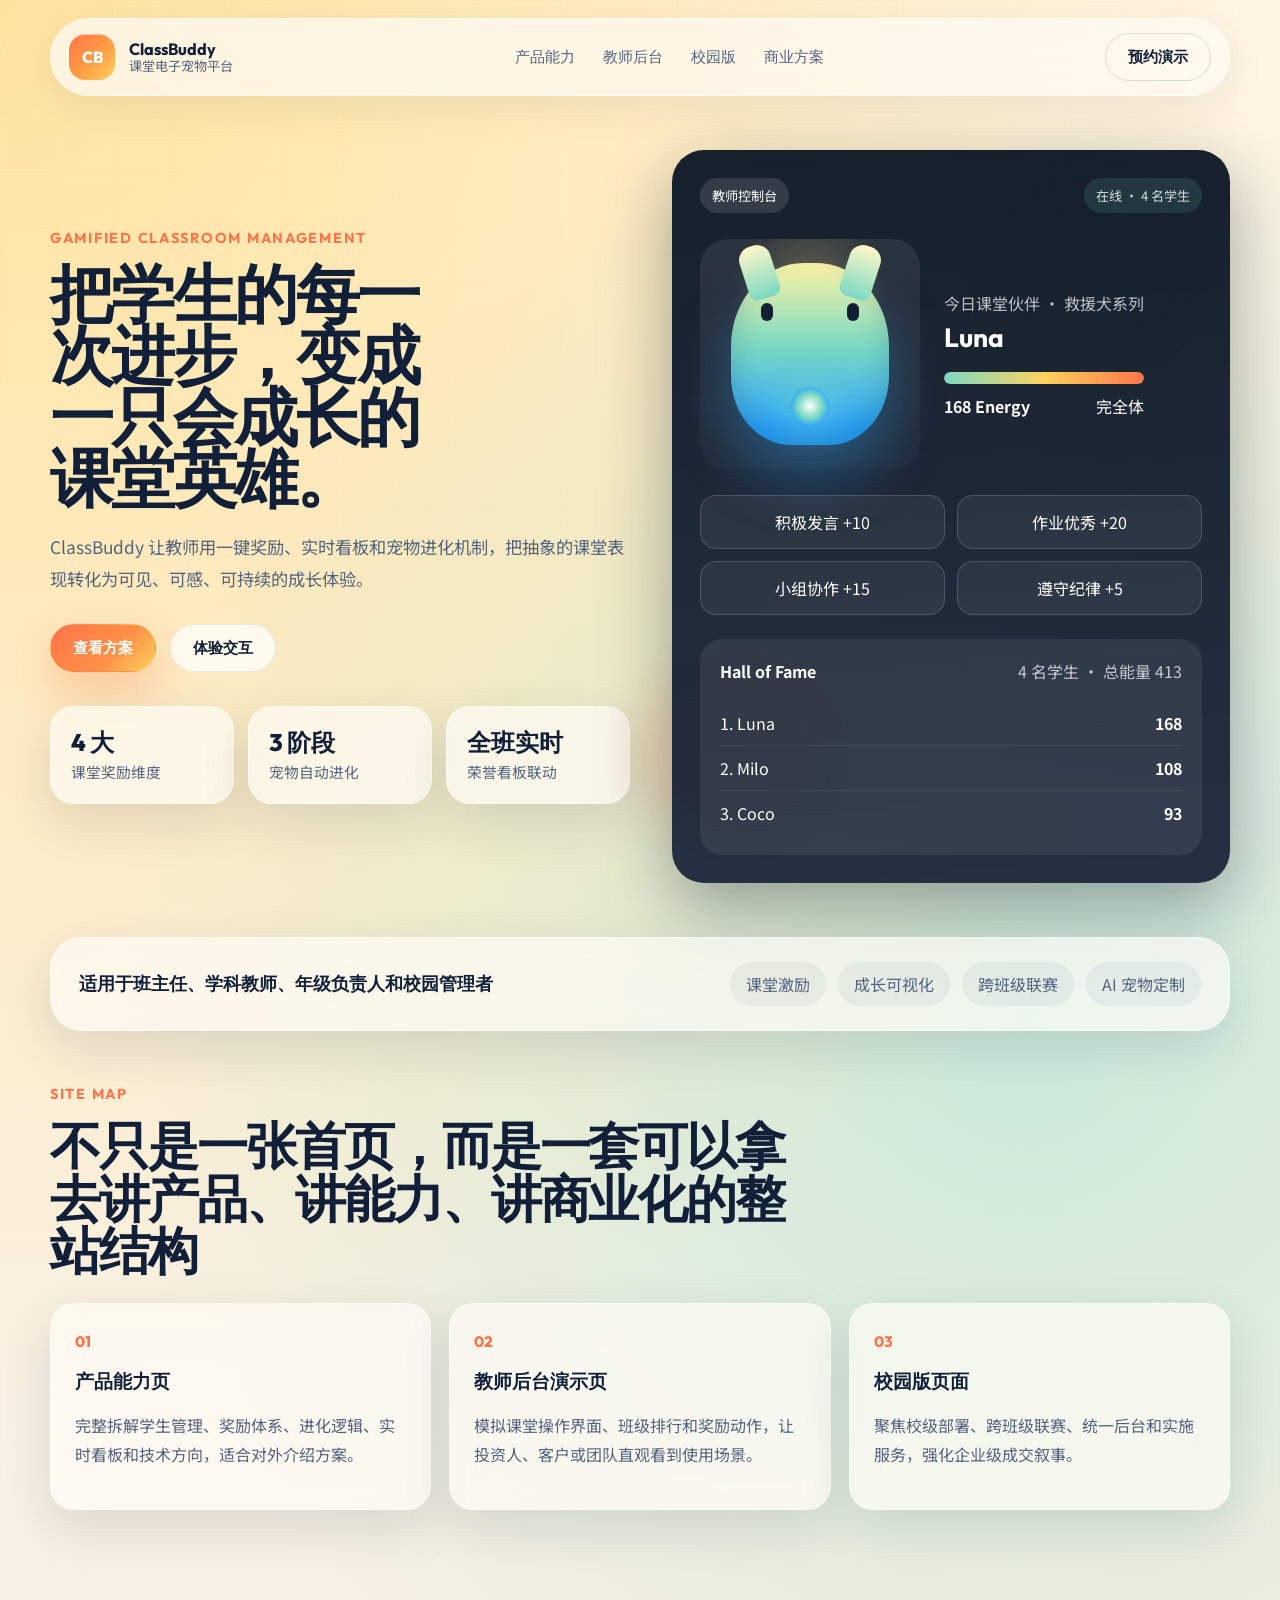
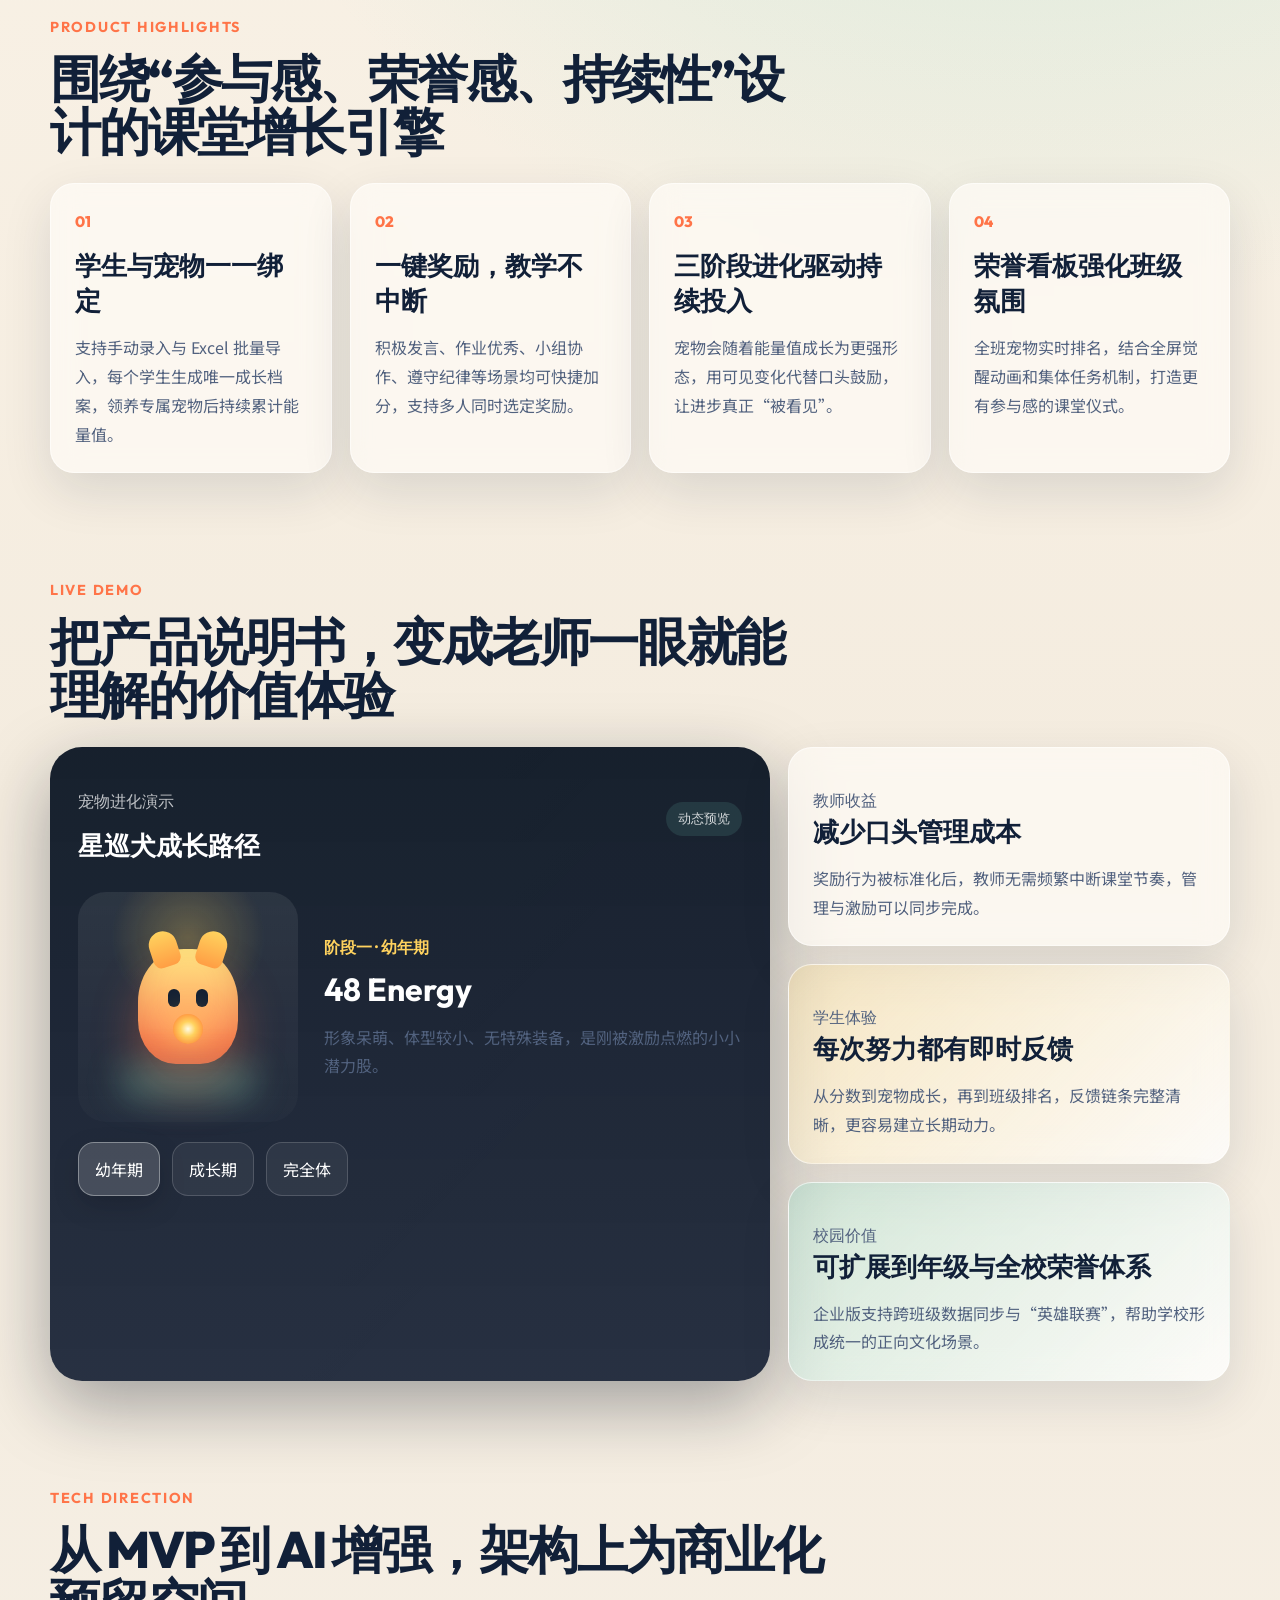
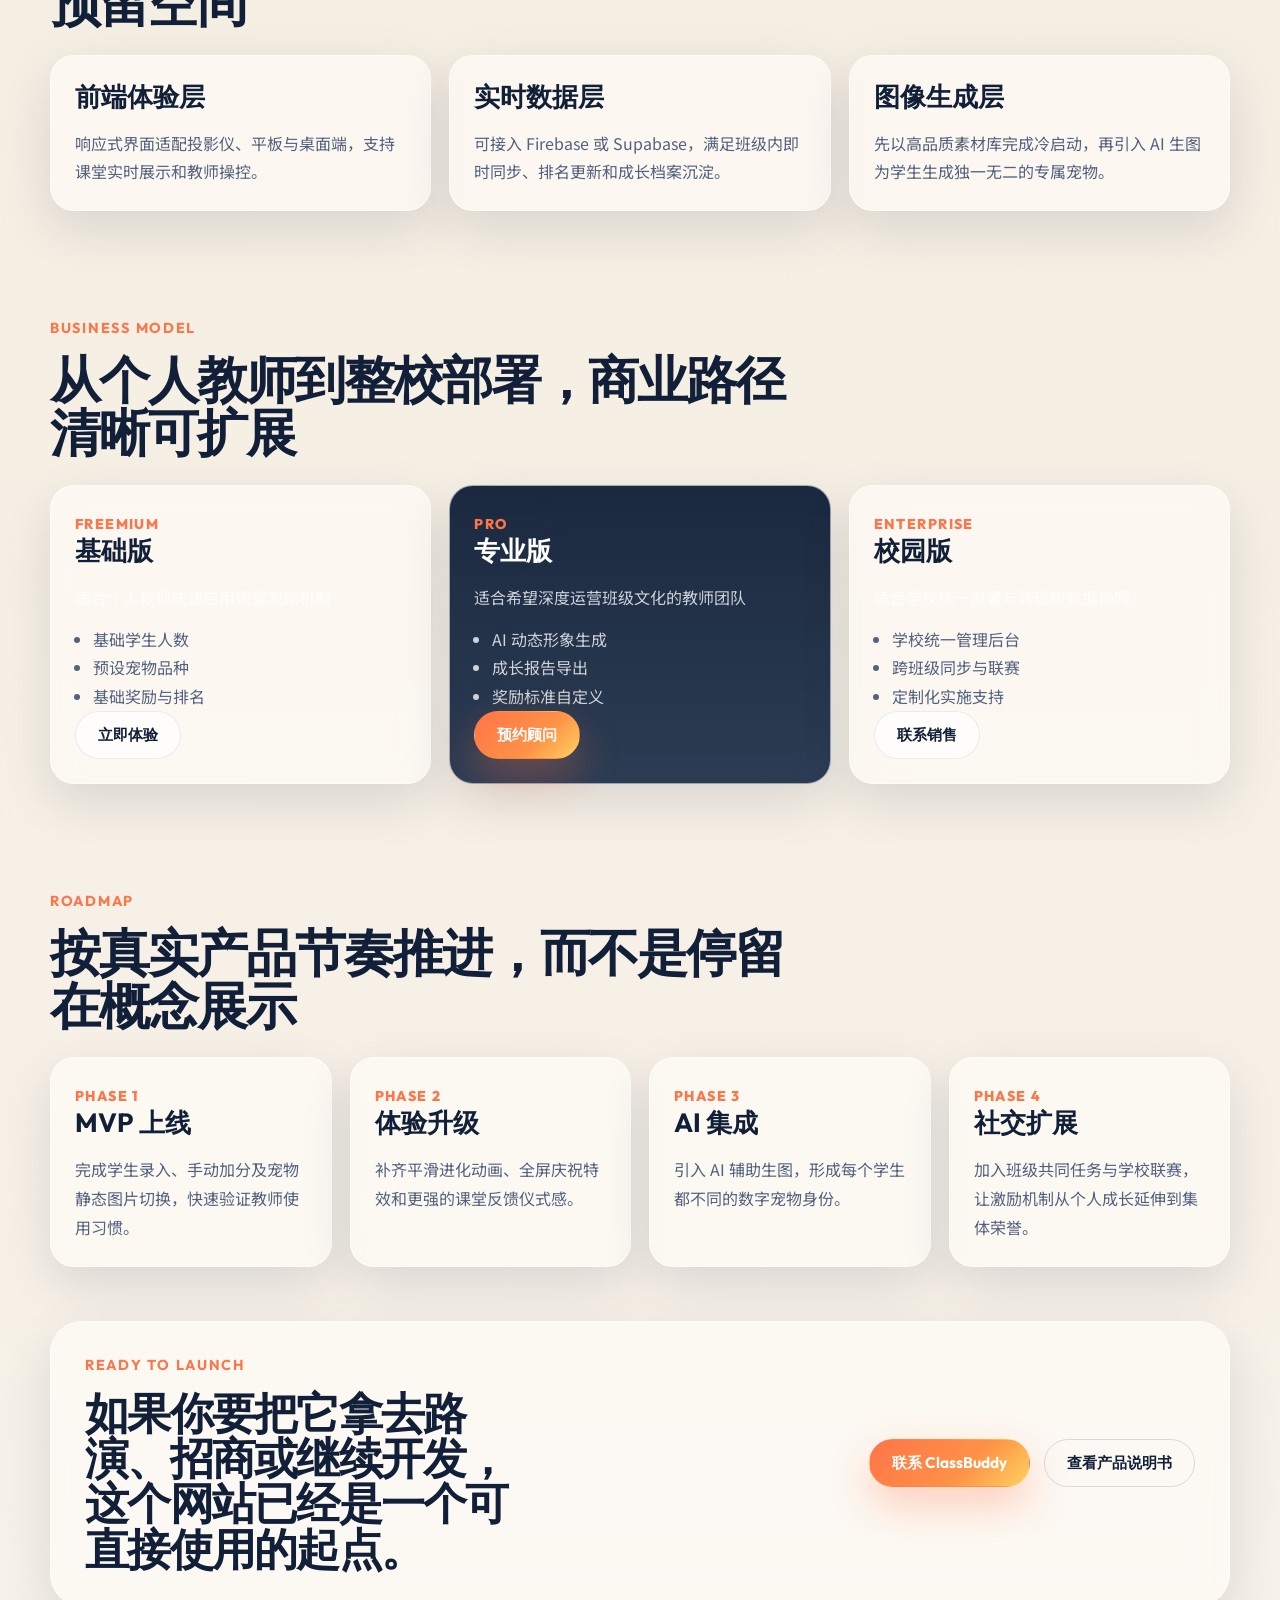
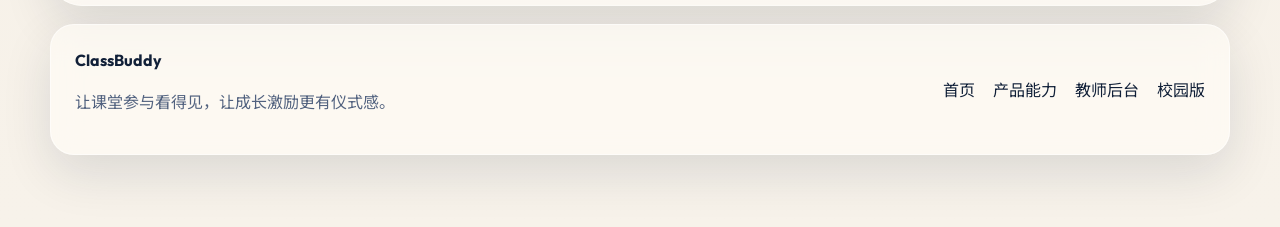
==== index.html @ 893d26c6 "base" ====
<!DOCTYPE html>
<html lang="zh-CN">
  <head>
    <meta charset="UTF-8" />
    <meta name="viewport" content="width=device-width, initial-scale=1.0" />
    <title>ClassBuddy | 让课堂参与看得见</title>
    <meta
      name="description"
      content="ClassBuddy 将课堂表现游戏化，用电子宠物成长、实时荣誉榜与进化动画，让学生更投入，让教师更轻松。"
    />
    <link rel="preconnect" href="https://fonts.googleapis.com" />
    <link rel="preconnect" href="https://fonts.gstatic.com" crossorigin />
    <link
      href="https://fonts.googleapis.com/css2?family=Outfit:wght@400;500;600;700;800&family=Noto+Sans+SC:wght@400;500;700;800&display=swap"
      rel="stylesheet"
    />
    <link rel="stylesheet" href="styles.css" />
  </head>
  <body>
    <div class="site-shell">
      <header class="topbar">
        <a class="brand" href="index.html#hero" aria-label="ClassBuddy 首页">
          <span class="brand-mark">CB</span>
          <span class="brand-text">
            <strong>ClassBuddy</strong>
            <span>课堂电子宠物平台</span>
          </span>
        </a>
        <nav class="nav">
          <a href="product.html">产品能力</a>
          <a href="teacher-console.html">教师后台</a>
          <a href="enterprise.html">校园版</a>
          <a href="index.html#pricing">商业方案</a>
        </nav>
        <a class="button ghost" href="#contact">预约演示</a>
      </header>

      <main>
        <section class="hero section" id="hero">
          <div class="hero-copy reveal">
            <p class="eyebrow">Gamified Classroom Management</p>
            <h1>把学生的每一次进步，变成一只会成长的课堂英雄。</h1>
            <p class="lead">
              ClassBuddy 让教师用一键奖励、实时看板和宠物进化机制，把抽象的课堂表现转化为可见、可感、可持续的成长体验。
            </p>
            <div class="hero-actions">
              <a class="button primary" href="#pricing">查看方案</a>
              <a class="button secondary" href="#showcase">体验交互</a>
            </div>
            <ul class="hero-metrics">
              <li>
                <strong>4 大</strong>
                <span>课堂奖励维度</span>
              </li>
              <li>
                <strong>3 阶段</strong>
                <span>宠物自动进化</span>
              </li>
              <li>
                <strong>全班实时</strong>
                <span>荣誉看板联动</span>
              </li>
            </ul>
          </div>

          <div class="hero-stage reveal">
            <div class="orb orb-a"></div>
            <div class="orb orb-b"></div>
            <div class="dashboard-card">
              <div class="dashboard-top">
                <span class="badge">教师控制台</span>
                <span class="mini-status" id="heroClassStatus">在线 · 6A 班</span>
              </div>
              <div class="pet-panel">
                <div class="pet-illustration">
                  <div class="pet pet-stage-2" id="heroPet" data-evolution="2">
                    <span class="pet-face pet-face-left"></span>
                    <span class="pet-face pet-face-right"></span>
                    <span class="pet-core"></span>
                  </div>
                </div>
                <div class="pet-details">
                  <p id="heroPetSeries">今日课堂伙伴</p>
                  <h2 id="heroPetName">星巡犬 · Milo</h2>
                  <div class="energy-bar">
                    <span id="heroEnergyBar" style="width: 72%"></span>
                  </div>
                  <div class="energy-meta">
                    <strong id="heroEnergyValue">108 Energy</strong>
                    <span id="heroStageLabel">成长期</span>
                  </div>
                </div>
              </div>
              <div class="reward-grid">
                <button type="button">积极发言 +10</button>
                <button type="button">作业优秀 +20</button>
                <button type="button">小组协作 +15</button>
                <button type="button">遵守纪律 +5</button>
              </div>
              <div class="hall-card">
                <div class="hall-head">
                  <strong>Hall of Fame</strong>
                  <span id="heroHallMeta">实时班级排名</span>
                </div>
                <ol id="heroRankList">
                  <li><span>1. Luna</span><strong>168</strong></li>
                  <li><span>2. Milo</span><strong>108</strong></li>
                  <li><span>3. Coco</span><strong>93</strong></li>
                </ol>
              </div>
            </div>
          </div>
        </section>

        <section class="section trust-strip reveal">
          <p>适用于班主任、学科教师、年级负责人和校园管理者</p>
          <div class="trust-items">
            <span>课堂激励</span>
            <span>成长可视化</span>
            <span>跨班级联赛</span>
            <span>AI 宠物定制</span>
          </div>
        </section>

        <section class="section page-hub">
          <div class="section-heading reveal">
            <p class="eyebrow">Site Map</p>
            <h2>不只是一张首页，而是一套可以拿去讲产品、讲能力、讲商业化的整站结构</h2>
          </div>
          <div class="hub-grid">
            <a class="hub-card reveal" href="product.html">
              <span class="feature-index">01</span>
              <h3>产品能力页</h3>
              <p>完整拆解学生管理、奖励体系、进化逻辑、实时看板和技术方向，适合对外介绍方案。</p>
            </a>
            <a class="hub-card reveal" href="teacher-console.html">
              <span class="feature-index">02</span>
              <h3>教师后台演示页</h3>
              <p>模拟课堂操作界面、班级排行和奖励动作，让投资人、客户或团队直观看到使用场景。</p>
            </a>
            <a class="hub-card reveal" href="enterprise.html">
              <span class="feature-index">03</span>
              <h3>校园版页面</h3>
              <p>聚焦校级部署、跨班级联赛、统一后台和实施服务，强化企业级成交叙事。</p>
            </a>
          </div>
        </section>

        <section class="section" id="features">
          <div class="section-heading reveal">
            <p class="eyebrow">Product Highlights</p>
            <h2>围绕“参与感、荣誉感、持续性”设计的课堂增长引擎</h2>
          </div>
          <div class="feature-grid">
            <article class="feature-card reveal">
              <span class="feature-index">01</span>
              <h3>学生与宠物一一绑定</h3>
              <p>
                支持手动录入与 Excel 批量导入，每个学生生成唯一成长档案，领养专属宠物后持续累计能量值。
              </p>
            </article>
            <article class="feature-card reveal">
              <span class="feature-index">02</span>
              <h3>一键奖励，教学不中断</h3>
              <p>
                积极发言、作业优秀、小组协作、遵守纪律等场景均可快捷加分，支持多人同时选定奖励。
              </p>
            </article>
            <article class="feature-card reveal">
              <span class="feature-index">03</span>
              <h3>三阶段进化驱动持续投入</h3>
              <p>
                宠物会随着能量值成长为更强形态，用可见变化代替口头鼓励，让进步真正“被看见”。
              </p>
            </article>
            <article class="feature-card reveal">
              <span class="feature-index">04</span>
              <h3>荣誉看板强化班级氛围</h3>
              <p>
                全班宠物实时排名，结合全屏觉醒动画和集体任务机制，打造更有参与感的课堂仪式。
              </p>
            </article>
          </div>
        </section>

        <section class="section showcase" id="showcase">
          <div class="section-heading reveal">
            <p class="eyebrow">Live Demo</p>
            <h2>把产品说明书，变成老师一眼就能理解的价值体验</h2>
          </div>
          <div class="showcase-grid">
            <div class="evolution-panel reveal">
              <div class="panel-top">
                <div>
                  <p class="panel-label">宠物进化演示</p>
                  <h3>星巡犬成长路径</h3>
                </div>
                <span class="signal">动态预览</span>
              </div>
              <div class="evolution-stage">
                <div class="pet-stage-screen">
                  <div class="pet" id="demoPet">
                    <span class="pet-face pet-face-left"></span>
                    <span class="pet-face pet-face-right"></span>
                    <span class="pet-core"></span>
                  </div>
                  <div class="stage-glow"></div>
                </div>
                <div class="stage-copy">
                  <span id="stageTag">阶段一 · 幼年期</span>
                  <strong id="energyValue">48 Energy</strong>
                  <p id="stageDescription">
                    形象呆萌、体型较小、无特殊装备，是刚被激励点燃的小小潜力股。
                  </p>
                </div>
              </div>
              <div class="stage-switcher" role="tablist" aria-label="进化阶段切换">
                <button class="stage-button is-active" data-stage="1" type="button">幼年期</button>
                <button class="stage-button" data-stage="2" type="button">成长期</button>
                <button class="stage-button" data-stage="3" type="button">完全体</button>
              </div>
            </div>

            <div class="insight-panel reveal">
              <article class="insight-card">
                <p class="panel-label">教师收益</p>
                <h3>减少口头管理成本</h3>
                <p>
                  奖励行为被标准化后，教师无需频繁中断课堂节奏，管理与激励可以同步完成。
                </p>
              </article>
              <article class="insight-card alt">
                <p class="panel-label">学生体验</p>
                <h3>每次努力都有即时反馈</h3>
                <p>
                  从分数到宠物成长，再到班级排名，反馈链条完整清晰，更容易建立长期动力。
                </p>
              </article>
              <article class="insight-card accent">
                <p class="panel-label">校园价值</p>
                <h3>可扩展到年级与全校荣誉体系</h3>
                <p>
                  企业版支持跨班级数据同步与“英雄联赛”，帮助学校形成统一的正向文化场景。
                </p>
              </article>
            </div>
          </div>
        </section>

        <section class="section architecture">
          <div class="section-heading reveal">
            <p class="eyebrow">Tech Direction</p>
            <h2>从 MVP 到 AI 增强，架构上为商业化预留空间</h2>
          </div>
          <div class="architecture-grid">
            <div class="arch-card reveal">
              <h3>前端体验层</h3>
              <p>响应式界面适配投影仪、平板与桌面端，支持课堂实时展示和教师操控。</p>
            </div>
            <div class="arch-card reveal">
              <h3>实时数据层</h3>
              <p>可接入 Firebase 或 Supabase，满足班级内即时同步、排名更新和成长档案沉淀。</p>
            </div>
            <div class="arch-card reveal">
              <h3>图像生成层</h3>
              <p>先以高品质素材库完成冷启动，再引入 AI 生图为学生生成独一无二的专属宠物。</p>
            </div>
          </div>
        </section>

        <section class="section pricing" id="pricing">
          <div class="section-heading reveal">
            <p class="eyebrow">Business Model</p>
            <h2>从个人教师到整校部署，商业路径清晰可扩展</h2>
          </div>
          <div class="pricing-grid">
            <article class="price-card reveal">
              <span class="price-type">Freemium</span>
              <h3>基础版</h3>
              <p class="price-copy">适合个人教师快速启用课堂激励机制</p>
              <ul>
                <li>基础学生人数</li>
                <li>预设宠物品种</li>
                <li>基础奖励与排名</li>
              </ul>
              <a class="button secondary" href="#contact">立即体验</a>
            </article>
            <article class="price-card featured reveal">
              <span class="price-type">Pro</span>
              <h3>专业版</h3>
              <p class="price-copy">适合希望深度运营班级文化的教师团队</p>
              <ul>
                <li>AI 动态形象生成</li>
                <li>成长报告导出</li>
                <li>奖励标准自定义</li>
              </ul>
              <a class="button primary" href="#contact">预约顾问</a>
            </article>
            <article class="price-card reveal">
              <span class="price-type">Enterprise</span>
              <h3>校园版</h3>
              <p class="price-copy">适合学校统一部署与跨班级数据协同</p>
              <ul>
                <li>学校统一管理后台</li>
                <li>跨班级同步与联赛</li>
                <li>定制化实施支持</li>
              </ul>
              <a class="button secondary" href="#contact">联系销售</a>
            </article>
          </div>
        </section>

        <section class="section roadmap" id="roadmap">
          <div class="section-heading reveal">
            <p class="eyebrow">Roadmap</p>
            <h2>按真实产品节奏推进，而不是停留在概念展示</h2>
          </div>
          <div class="timeline">
            <article class="timeline-item reveal">
              <span>Phase 1</span>
              <h3>MVP 上线</h3>
              <p>完成学生录入、手动加分及宠物静态图片切换，快速验证教师使用习惯。</p>
            </article>
            <article class="timeline-item reveal">
              <span>Phase 2</span>
              <h3>体验升级</h3>
              <p>补齐平滑进化动画、全屏庆祝特效和更强的课堂反馈仪式感。</p>
            </article>
            <article class="timeline-item reveal">
              <span>Phase 3</span>
              <h3>AI 集成</h3>
              <p>引入 AI 辅助生图，形成每个学生都不同的数字宠物身份。</p>
            </article>
            <article class="timeline-item reveal">
              <span>Phase 4</span>
              <h3>社交扩展</h3>
              <p>加入班级共同任务与学校联赛，让激励机制从个人成长延伸到集体荣誉。</p>
            </article>
          </div>
        </section>

        <section class="section cta reveal" id="contact">
          <div>
            <p class="eyebrow">Ready To Launch</p>
            <h2>如果你要把它拿去路演、招商或继续开发，这个网站已经是一个可直接使用的起点。</h2>
          </div>
          <div class="cta-actions">
            <a class="button primary" href="mailto:hello@classbuddy.app">联系 ClassBuddy</a>
            <a class="button ghost" href="project.md">查看产品说明书</a>
          </div>
        </section>
      </main>

      <footer class="footer">
        <div>
          <strong>ClassBuddy</strong>
          <p>让课堂参与看得见，让成长激励更有仪式感。</p>
        </div>
        <div class="footer-links">
          <a href="index.html">首页</a>
          <a href="product.html">产品能力</a>
          <a href="teacher-console.html">教师后台</a>
          <a href="enterprise.html">校园版</a>
        </div>
      </footer>
    </div>

    <script src="script.js"></script>
  </body>
</html>
---- styles.css ----
:root {
  --bg: #f6efe5;
  --bg-deep: #132033;
  --surface: rgba(255, 255, 255, 0.72);
  --surface-strong: #fff9f0;
  --card: rgba(15, 29, 47, 0.9);
  --text: #112038;
  --muted: #52627f;
  --line: rgba(17, 32, 56, 0.1);
  --accent: #ff7448;
  --accent-2: #ffd25e;
  --accent-3: #7cd9c2;
  --white: #ffffff;
  --shadow-lg: 0 28px 90px rgba(17, 32, 56, 0.14);
  --shadow-md: 0 18px 50px rgba(17, 32, 56, 0.12);
  --radius-xl: 32px;
  --radius-lg: 24px;
  --radius-md: 16px;
  --container: 1180px;
}

* {
  box-sizing: border-box;
}

html {
  scroll-behavior: smooth;
}

body {
  margin: 0;
  font-family: "Noto Sans SC", "PingFang SC", "Microsoft YaHei", sans-serif;
  color: var(--text);
  background:
    radial-gradient(circle at top left, rgba(255, 210, 94, 0.55), transparent 28%),
    radial-gradient(circle at 80% 20%, rgba(124, 217, 194, 0.38), transparent 22%),
    linear-gradient(180deg, #fff8ee 0%, #f4ecdf 48%, #f7f2ea 100%);
}

body::before {
  content: "";
  position: fixed;
  inset: 0;
  pointer-events: none;
  background-image:
    linear-gradient(rgba(17, 32, 56, 0.03) 1px, transparent 1px),
    linear-gradient(90deg, rgba(17, 32, 56, 0.03) 1px, transparent 1px);
  background-size: 56px 56px;
  mask-image: linear-gradient(180deg, rgba(0, 0, 0, 0.2), transparent 85%);
}

a {
  color: inherit;
  text-decoration: none;
}

button {
  font: inherit;
}

.site-shell {
  width: min(calc(100% - 40px), var(--container));
  margin: 0 auto;
  padding-bottom: 72px;
}

.topbar {
  position: sticky;
  top: 18px;
  z-index: 30;
  display: flex;
  align-items: center;
  justify-content: space-between;
  gap: 18px;
  margin-top: 18px;
  padding: 14px 18px;
  border: 1px solid rgba(255, 255, 255, 0.6);
  border-radius: 999px;
  background: rgba(255, 249, 240, 0.78);
  backdrop-filter: blur(18px);
  box-shadow: 0 10px 40px rgba(17, 32, 56, 0.08);
}

.brand {
  display: inline-flex;
  align-items: center;
  gap: 14px;
}

.brand-mark {
  display: grid;
  place-items: center;
  width: 46px;
  height: 46px;
  border-radius: 16px;
  font-family: "Outfit", sans-serif;
  font-weight: 800;
  color: var(--white);
  background: linear-gradient(135deg, #ff7448, #ff9e44 56%, #ffd25e);
  box-shadow: inset 0 1px 0 rgba(255, 255, 255, 0.45);
}

.brand-text {
  display: flex;
  flex-direction: column;
  line-height: 1.1;
}

.brand-text strong,
.nav a,
.button,
.eyebrow,
.feature-index,
.price-type,
.panel-label,
.signal,
.timeline-item span {
  font-family: "Outfit", sans-serif;
}

.brand-text strong {
  font-size: 1.02rem;
}

.brand-text span {
  color: var(--muted);
  font-size: 0.82rem;
}

.nav {
  display: inline-flex;
  gap: 28px;
}

.nav a {
  color: var(--muted);
  font-size: 0.95rem;
  transition: color 180ms ease;
}

.nav a:hover,
.nav a:focus-visible {
  color: var(--text);
}

.button {
  display: inline-flex;
  align-items: center;
  justify-content: center;
  min-height: 48px;
  padding: 0 22px;
  border-radius: 999px;
  border: 1px solid transparent;
  font-size: 0.96rem;
  font-weight: 700;
  transition:
    transform 180ms ease,
    box-shadow 180ms ease,
    background 180ms ease,
    color 180ms ease,
    border-color 180ms ease;
}

.button:hover,
.button:focus-visible,
.reward-grid button:hover,
.stage-button:hover,
.stage-button:focus-visible {
  transform: translateY(-2px);
}

.button.primary {
  color: var(--white);
  background: linear-gradient(135deg, #ff7448, #ff9147 60%, #ffd25e);
  box-shadow: 0 18px 40px rgba(255, 116, 72, 0.32);
}

.button.secondary {
  color: var(--text);
  background: rgba(255, 255, 255, 0.72);
  border-color: rgba(17, 32, 56, 0.08);
}

.button.ghost {
  color: var(--text);
  background: transparent;
  border-color: rgba(17, 32, 56, 0.14);
}

.section {
  padding: 54px 0;
}

.hero {
  display: grid;
  grid-template-columns: 1.02fr 0.98fr;
  gap: 42px;
  align-items: center;
  min-height: calc(100vh - 140px);
}

.eyebrow {
  margin: 0 0 16px;
  color: var(--accent);
  font-size: 0.9rem;
  font-weight: 700;
  letter-spacing: 0.12em;
  text-transform: uppercase;
}

.hero h1,
.section-heading h2,
.cta h2 {
  margin: 0;
  font-family: "Outfit", sans-serif;
  font-weight: 800;
  letter-spacing: -0.04em;
}

.hero h1 {
  font-size: clamp(3rem, 5vw, 5.8rem);
  line-height: 0.96;
  max-width: 9.2ch;
}

.lead {
  max-width: 620px;
  margin: 22px 0 0;
  color: var(--muted);
  font-size: 1.08rem;
  line-height: 1.9;
}

.hero-actions {
  display: flex;
  gap: 14px;
  margin-top: 28px;
}

.hero-metrics {
  display: grid;
  grid-template-columns: repeat(3, minmax(0, 1fr));
  gap: 14px;
  margin: 34px 0 0;
  padding: 0;
  list-style: none;
}

.hero-metrics li,
.feature-card,
.insight-card,
.arch-card,
.price-card,
.timeline-item,
.trust-strip,
.cta {
  border: 1px solid rgba(255, 255, 255, 0.56);
  background: rgba(255, 252, 247, 0.66);
  backdrop-filter: blur(14px);
  box-shadow: var(--shadow-md);
}

.hero-metrics li {
  padding: 20px;
  border-radius: var(--radius-lg);
}

.hero-metrics strong {
  display: block;
  font-family: "Outfit", sans-serif;
  font-size: 1.5rem;
  font-weight: 800;
}

.hero-metrics span {
  color: var(--muted);
  font-size: 0.92rem;
}

.hero-stage {
  position: relative;
}

.orb {
  position: absolute;
  border-radius: 999px;
  filter: blur(20px);
}

.orb-a {
  top: 2%;
  right: 6%;
  width: 220px;
  height: 220px;
  background: rgba(124, 217, 194, 0.28);
}

.orb-b {
  bottom: 4%;
  left: -6%;
  width: 200px;
  height: 200px;
  background: rgba(255, 116, 72, 0.18);
}

.dashboard-card,
.evolution-panel {
  position: relative;
  overflow: hidden;
  padding: 28px;
  border-radius: var(--radius-xl);
  background:
    linear-gradient(180deg, rgba(13, 23, 37, 0.96), rgba(21, 32, 52, 0.92)),
    linear-gradient(135deg, rgba(255, 255, 255, 0.08), transparent);
  color: var(--white);
  box-shadow: 0 24px 70px rgba(11, 19, 35, 0.36);
}

.dashboard-top,
.panel-top,
.hall-head,
.energy-meta,
.trust-items,
.pricing-grid,
.showcase-grid,
.architecture-grid,
.feature-grid,
.timeline,
.cta,
.evolution-stage,
.pet-panel {
  display: flex;
}

.dashboard-top,
.panel-top,
.hall-head,
.energy-meta {
  justify-content: space-between;
  align-items: center;
}

.badge,
.mini-status,
.signal {
  display: inline-flex;
  align-items: center;
  border-radius: 999px;
  padding: 8px 12px;
  font-size: 0.82rem;
}

.badge {
  background: rgba(255, 255, 255, 0.12);
}

.mini-status,
.signal {
  color: rgba(255, 255, 255, 0.8);
  background: rgba(124, 217, 194, 0.12);
}

.pet-panel {
  gap: 24px;
  align-items: center;
  margin-top: 26px;
}

.pet-illustration,
.pet-stage-screen {
  position: relative;
  display: grid;
  place-items: center;
  flex: 0 0 220px;
  min-height: 230px;
  border-radius: 28px;
  background:
    radial-gradient(circle at 50% 20%, rgba(255, 210, 94, 0.28), transparent 36%),
    linear-gradient(180deg, rgba(255, 255, 255, 0.08), rgba(255, 255, 255, 0.02));
}

.pet {
  --pet-size: 112px;
  position: relative;
  width: var(--pet-size);
  height: calc(var(--pet-size) * 1.15);
  border-radius: 46% 46% 38% 38%;
  background: linear-gradient(180deg, #ffe581, #ff9d61 68%, #ff7448);
  box-shadow:
    inset 0 -12px 28px rgba(181, 48, 29, 0.24),
    0 26px 45px rgba(255, 116, 72, 0.35);
  transform-origin: center bottom;
  animation: float 4.2s ease-in-out infinite;
}

.pet::before,
.pet::after {
  content: "";
  position: absolute;
  top: -18px;
  width: 28px;
  height: 36px;
  border-radius: 14px 14px 8px 8px;
  background: linear-gradient(180deg, #ffd25e, #ff9e44);
}

.pet::before {
  left: 12px;
  transform: rotate(-18deg);
}

.pet::after {
  right: 12px;
  transform: rotate(18deg);
}

.pet-face,
.pet-core {
  position: absolute;
}

.pet-face {
  top: 40px;
  width: 12px;
  height: 18px;
  border-radius: 999px;
  background: #132033;
}

.pet-face-left {
  left: 30px;
}

.pet-face-right {
  right: 30px;
}

.pet-core {
  left: 50%;
  bottom: 20px;
  width: 30px;
  height: 30px;
  border-radius: 999px;
  transform: translateX(-50%);
  background: radial-gradient(circle, #fffce6 0%, #ffd25e 35%, #ff9e44 70%);
  box-shadow: 0 0 28px rgba(255, 210, 94, 0.55);
}

.pet-stage-2,
.pet[data-evolution="2"] {
  --pet-size: 136px;
}

.pet-stage-2::before,
.pet-stage-2::after,
.pet[data-evolution="2"]::before,
.pet[data-evolution="2"]::after {
  height: 42px;
}

.pet[data-evolution="3"] {
  --pet-size: 158px;
  background: linear-gradient(180deg, #fff4a6, #7cd9c2 45%, #2da7ff 90%);
  box-shadow:
    inset 0 -12px 28px rgba(2, 57, 93, 0.24),
    0 30px 55px rgba(45, 167, 255, 0.35);
}

.pet[data-evolution="3"]::before,
.pet[data-evolution="3"]::after {
  width: 32px;
  height: 54px;
  background: linear-gradient(180deg, #fff7c8, #7cd9c2);
}

.pet[data-evolution="3"] .pet-core {
  width: 38px;
  height: 38px;
  background: radial-gradient(circle, #ffffff 0%, #7cd9c2 45%, #2da7ff 75%);
  box-shadow: 0 0 34px rgba(124, 217, 194, 0.7);
}

.pet[data-evolution="1"] {
  --pet-size: 100px;
}

.pet-details p,
.panel-label,
.hall-head span,
.price-copy,
.timeline-item p,
.arch-card p,
.feature-card p,
.insight-card p,
.section-heading p:last-child,
.cta p:last-child {
  color: rgba(255, 255, 255, 0.72);
}

.pet-details p {
  margin: 0 0 6px;
}

.pet-details h2,
.panel-top h3,
.insight-card h3,
.arch-card h3,
.price-card h3,
.timeline-item h3,
.feature-card h3 {
  margin: 0;
  font-family: "Outfit", sans-serif;
  font-size: 1.65rem;
}

.energy-bar {
  margin: 18px 0 10px;
  width: min(280px, 100%);
  height: 12px;
  border-radius: 999px;
  background: rgba(255, 255, 255, 0.12);
  overflow: hidden;
}

.energy-bar span {
  display: block;
  height: 100%;
  border-radius: inherit;
  background: linear-gradient(90deg, #7cd9c2, #ffd25e, #ff7448);
}

.reward-grid {
  display: grid;
  grid-template-columns: repeat(2, minmax(0, 1fr));
  gap: 12px;
  margin-top: 26px;
}

.reward-grid button,
.stage-button {
  border: 1px solid rgba(255, 255, 255, 0.16);
  border-radius: 16px;
  color: var(--white);
  background: rgba(255, 255, 255, 0.06);
  padding: 14px 16px;
  cursor: pointer;
  transition:
    transform 180ms ease,
    background 180ms ease,
    border-color 180ms ease,
    box-shadow 180ms ease;
}

.hall-card {
  margin-top: 24px;
  padding: 20px;
  border-radius: 22px;
  background: rgba(255, 255, 255, 0.07);
}

.hall-card ol {
  margin: 18px 0 0;
  padding: 0;
  list-style: none;
}

.hall-card li {
  display: flex;
  justify-content: space-between;
  padding: 10px 0;
  border-bottom: 1px solid rgba(255, 255, 255, 0.08);
}

.hall-card li:last-child {
  border-bottom: 0;
}

.trust-strip {
  display: flex;
  align-items: center;
  justify-content: space-between;
  gap: 22px;
  padding: 24px 28px;
  border-radius: var(--radius-xl);
}

.trust-strip p {
  margin: 0;
  font-family: "Outfit", sans-serif;
  font-size: 1.1rem;
  font-weight: 700;
}

.trust-items {
  flex-wrap: wrap;
  gap: 12px;
}

.trust-items span {
  padding: 10px 16px;
  border-radius: 999px;
  background: rgba(17, 32, 56, 0.05);
  color: var(--muted);
}

.section-heading {
  max-width: 780px;
  margin-bottom: 26px;
}

.section-heading h2 {
  font-size: clamp(2.2rem, 4vw, 4rem);
  line-height: 1.03;
}

.feature-grid,
.architecture-grid,
.pricing-grid,
.hub-grid,
.capability-grid,
.enterprise-grid {
  gap: 18px;
}

.feature-grid {
  display: grid;
  grid-template-columns: repeat(4, minmax(0, 1fr));
}

.hub-grid,
.capability-grid,
.enterprise-grid {
  display: grid;
  grid-template-columns: repeat(3, minmax(0, 1fr));
}

.feature-card,
.arch-card,
.price-card,
.timeline-item,
.insight-card,
.hub-card,
.capability-card,
.enterprise-card,
.split-card,
.process-card,
.console-main,
.console-side .side-card,
.page-stat-card {
  padding: 24px;
  border-radius: var(--radius-lg);
}

.hub-card,
.capability-card,
.enterprise-card,
.split-card,
.process-card,
.console-main,
.console-side .side-card,
.page-stat-card,
.footer {
  border: 1px solid rgba(255, 255, 255, 0.56);
  background: rgba(255, 252, 247, 0.68);
  backdrop-filter: blur(14px);
  box-shadow: var(--shadow-md);
}

.hub-card h3,
.capability-card h3,
.enterprise-card h3,
.split-card h2,
.console-head h2 {
  margin: 0;
  font-family: "Outfit", sans-serif;
}

.hub-card p,
.capability-card p,
.enterprise-card p,
.split-card p,
.metric-stack p,
.footer p,
.student-card p,
.stat-chip span,
.rank-list li,
.process-step p {
  color: var(--muted);
  line-height: 1.8;
}

.page-hero {
  display: grid;
  grid-template-columns: 1.15fr 0.85fr;
  gap: 24px;
  align-items: end;
  min-height: 44vh;
}

.page-copy h1 {
  margin: 0;
  font-family: "Outfit", sans-serif;
  font-size: clamp(2.6rem, 4.8vw, 5rem);
  line-height: 0.98;
  letter-spacing: -0.04em;
  max-width: 11ch;
}

.page-hero-product,
.page-hero-console,
.page-hero-enterprise {
  position: relative;
}

.page-hero-product::after,
.page-hero-console::after,
.page-hero-enterprise::after {
  content: "";
  position: absolute;
  right: 4%;
  top: 10%;
  width: 220px;
  height: 220px;
  border-radius: 999px;
  filter: blur(28px);
  z-index: -1;
}

.page-hero-product::after {
  background: rgba(255, 116, 72, 0.18);
}

.page-hero-console::after {
  background: rgba(45, 167, 255, 0.16);
}

.page-hero-enterprise::after {
  background: rgba(124, 217, 194, 0.22);
}

.metric-stack strong,
.stat-chip strong,
.process-step strong {
  display: block;
  font-family: "Outfit", sans-serif;
  font-size: 1.5rem;
  font-weight: 800;
}

.capability-card ul,
.price-card ul {
  line-height: 1.9;
}

.split-section {
  display: grid;
  grid-template-columns: 1fr 1fr;
  gap: 18px;
  align-items: stretch;
}

.split-card {
  display: flex;
  flex-direction: column;
  justify-content: center;
}

.process-card {
  display: grid;
  grid-template-columns: repeat(2, minmax(0, 1fr));
  gap: 14px;
}

.process-step {
  padding: 20px;
  border-radius: 18px;
  background: rgba(17, 32, 56, 0.05);
}

.console-layout {
  display: grid;
  grid-template-columns: 1.1fr 0.9fr;
  gap: 18px;
}

.console-head {
  display: flex;
  justify-content: space-between;
  gap: 16px;
  align-items: center;
}

.console-stats {
  display: grid;
  grid-template-columns: repeat(3, minmax(0, 1fr));
  gap: 14px;
  margin-top: 22px;
}

.console-toolbar {
  display: flex;
  justify-content: space-between;
  gap: 14px;
  align-items: center;
  margin-top: 22px;
}

.student-form {
  display: grid;
  grid-template-columns: minmax(0, 1.4fr) minmax(0, 1fr) auto;
  gap: 10px;
  flex: 1;
}

.student-form input,
.student-form select,
.student-form button,
.mini-action {
  min-height: 46px;
  border-radius: 14px;
  border: 1px solid rgba(17, 32, 56, 0.12);
  font: inherit;
}

.student-form input,
.student-form select {
  width: 100%;
  padding: 0 14px;
  color: var(--text);
  background: rgba(255, 255, 255, 0.82);
}

.student-form button,
.mini-action {
  padding: 0 16px;
  cursor: pointer;
}

.student-form button {
  border: 0;
  color: var(--white);
  background: linear-gradient(135deg, #ff7448, #ff9147);
}

.toolbar-actions {
  display: flex;
  gap: 10px;
}

.mini-action {
  background: rgba(17, 32, 56, 0.05);
  color: var(--text);
}

.mini-action.danger {
  color: #9f2d1a;
  background: rgba(255, 116, 72, 0.12);
  border-color: rgba(255, 116, 72, 0.2);
}

.console-hint,
.reward-feedback {
  margin-top: 14px;
  color: var(--muted);
  line-height: 1.7;
}

.stat-chip,
.student-card,
.rank-list li {
  padding: 18px;
  border-radius: 18px;
  background: rgba(17, 32, 56, 0.05);
}

.student-grid {
  display: grid;
  grid-template-columns: repeat(2, minmax(0, 1fr));
  gap: 14px;
  margin-top: 22px;
}

.student-card {
  position: relative;
  border: 1px solid transparent;
  transition:
    transform 180ms ease,
    border-color 180ms ease,
    box-shadow 180ms ease,
    background 180ms ease;
}

.student-card.is-selected {
  border-color: rgba(255, 116, 72, 0.4);
  background: rgba(255, 244, 238, 0.92);
  box-shadow: 0 14px 34px rgba(255, 116, 72, 0.15);
}

.student-card.is-celebrating {
  animation: pulse-card 680ms ease;
}

.student-card-top {
  display: flex;
  align-items: flex-start;
  justify-content: space-between;
  gap: 12px;
}

.student-check {
  display: inline-flex;
  align-items: center;
  gap: 8px;
  color: var(--muted);
  font-size: 0.92rem;
}

.student-check input {
  width: 18px;
  height: 18px;
}

.student-card h3 {
  margin: 14px 0 4px;
  font-family: "Outfit", sans-serif;
}

.student-meta {
  display: grid;
  gap: 6px;
}

.student-meta strong {
  font-family: "Outfit", sans-serif;
  font-size: 1.1rem;
}

.student-series,
.stage-pill {
  display: inline-flex;
  align-items: center;
  width: fit-content;
  border-radius: 999px;
  padding: 6px 10px;
  font-size: 0.82rem;
}

.student-series {
  color: var(--muted);
  background: rgba(17, 32, 56, 0.05);
}

.stage-pill {
  color: #8f4e00;
  background: rgba(255, 210, 94, 0.24);
}

.student-energy {
  display: flex;
  justify-content: space-between;
  gap: 10px;
  align-items: center;
  margin-top: 14px;
}

.student-energy p {
  margin: 0;
}

.student-progress {
  height: 10px;
  margin-top: 12px;
  overflow: hidden;
  border-radius: 999px;
  background: rgba(17, 32, 56, 0.08);
}

.student-progress span {
  display: block;
  height: 100%;
  border-radius: inherit;
  background: linear-gradient(90deg, #7cd9c2, #ffd25e, #ff7448);
}

.student-actions {
  display: flex;
  gap: 10px;
}

.student-card button {
  margin-top: 14px;
  min-height: 44px;
  border: 1px solid rgba(17, 32, 56, 0.12);
  border-radius: 14px;
  background: rgba(255, 255, 255, 0.8);
  color: var(--text);
}

.student-card button.student-quick-reward {
  color: var(--white);
  border: 0;
  background: linear-gradient(135deg, #ff7448, #ff9147);
}

.student-pet {
  --pet-size: 88px;
}

.console-side {
  display: grid;
  gap: 18px;
}

.console-side .side-card.dark {
  background:
    linear-gradient(180deg, rgba(13, 23, 37, 0.96), rgba(21, 32, 52, 0.92)),
    linear-gradient(135deg, rgba(255, 255, 255, 0.08), transparent);
  color: var(--white);
}

.console-side .side-card.dark .panel-label,
.console-side .side-card.dark h3 {
  color: var(--white);
}

.rank-list {
  margin: 18px 0 0;
  padding: 0;
  list-style: none;
}

.rank-list li {
  display: flex;
  justify-content: space-between;
  align-items: center;
  margin-top: 10px;
}

.rank-list li strong {
  font-family: "Outfit", sans-serif;
}

.empty-state {
  padding: 28px;
  border-radius: 22px;
  color: var(--muted);
  background: rgba(17, 32, 56, 0.05);
  text-align: center;
}

.sr-only {
  position: absolute;
  width: 1px;
  height: 1px;
  padding: 0;
  margin: -1px;
  overflow: hidden;
  clip: rect(0, 0, 0, 0);
  border: 0;
}

@keyframes pulse-card {
  0% {
    transform: scale(1);
  }
  50% {
    transform: scale(1.02);
  }
  100% {
    transform: scale(1);
  }
}

.accent-card {
  background: linear-gradient(135deg, rgba(124, 217, 194, 0.24), rgba(255, 255, 255, 0.78));
}

.footer {
  display: flex;
  justify-content: space-between;
  gap: 20px;
  margin-top: 18px;
  padding: 22px 24px;
  border-radius: 24px;
}

.footer strong {
  font-family: "Outfit", sans-serif;
}

.footer-links {
  display: flex;
  gap: 18px;
  flex-wrap: wrap;
  align-items: center;
}

.feature-card p,
.arch-card p,
.price-card ul,
.timeline-item p,
.insight-card p,
.stage-copy p {
  margin: 14px 0 0;
  color: var(--muted);
  line-height: 1.8;
}

.feature-index {
  display: inline-flex;
  margin-bottom: 18px;
  color: var(--accent);
  font-size: 0.95rem;
  font-weight: 800;
}

.showcase-grid {
  gap: 18px;
  align-items: stretch;
}

.showcase-grid > *:first-child {
  flex: 1.2;
}

.showcase-grid > *:last-child {
  flex: 0.8;
}

.panel-top h3 {
  color: var(--white);
}

.evolution-stage {
  align-items: center;
  gap: 26px;
  margin: 28px 0 20px;
}

.stage-copy span {
  color: var(--accent-2);
  font-family: "Outfit", sans-serif;
  font-weight: 700;
}

.stage-copy strong {
  display: block;
  margin-top: 10px;
  font-family: "Outfit", sans-serif;
  font-size: 2rem;
}

.stage-switcher {
  display: flex;
  gap: 12px;
}

.stage-button.is-active {
  border-color: rgba(255, 255, 255, 0.35);
  background: rgba(255, 255, 255, 0.16);
  box-shadow: 0 10px 26px rgba(0, 0, 0, 0.18);
}

.stage-glow {
  position: absolute;
  inset: auto 50% 22px;
  width: 140px;
  height: 36px;
  border-radius: 999px;
  transform: translateX(-50%);
  background: rgba(124, 217, 194, 0.28);
  filter: blur(16px);
}

.insight-panel {
  display: grid;
  gap: 18px;
}

.insight-card.alt {
  background: linear-gradient(135deg, rgba(255, 210, 94, 0.22), rgba(255, 255, 255, 0.75));
}

.insight-card.accent {
  background: linear-gradient(135deg, rgba(124, 217, 194, 0.28), rgba(255, 255, 255, 0.78));
}

.architecture-grid {
  display: grid;
  grid-template-columns: repeat(3, minmax(0, 1fr));
}

.pricing-grid {
  display: grid;
  grid-template-columns: repeat(3, minmax(0, 1fr));
}

.price-card {
  position: relative;
}

.price-card ul {
  padding-left: 18px;
}

.price-type {
  color: var(--accent);
  font-size: 0.88rem;
  font-weight: 800;
  letter-spacing: 0.1em;
  text-transform: uppercase;
}

.price-card.featured {
  background:
    linear-gradient(180deg, rgba(17, 32, 56, 0.96), rgba(30, 48, 74, 0.94)),
    linear-gradient(135deg, rgba(255, 255, 255, 0.06), transparent);
  color: var(--white);
  transform: translateY(-8px);
}

.price-card.featured .price-copy,
.price-card.featured ul {
  color: rgba(255, 255, 255, 0.78);
}

.timeline {
  display: grid;
  grid-template-columns: repeat(4, minmax(0, 1fr));
  gap: 18px;
}

.timeline-item span {
  color: var(--accent);
  font-size: 0.88rem;
  font-weight: 800;
  letter-spacing: 0.1em;
  text-transform: uppercase;
}

.cta {
  align-items: center;
  justify-content: space-between;
  gap: 26px;
  padding: 34px;
  border-radius: var(--radius-xl);
}

.cta h2 {
  max-width: 15ch;
  font-size: clamp(2rem, 3.4vw, 3.5rem);
  line-height: 1.04;
}

.cta-actions {
  display: flex;
  gap: 14px;
  flex-wrap: wrap;
}

.reveal {
  opacity: 0;
  transform: translateY(28px);
  transition:
    opacity 650ms ease,
    transform 650ms ease;
}

.reveal.is-visible {
  opacity: 1;
  transform: translateY(0);
}

@keyframes float {
  0%,
  100% {
    transform: translateY(0);
  }
  50% {
    transform: translateY(-10px);
  }
}

@media (max-width: 1100px) {
  .hero,
  .showcase-grid,
  .cta {
    grid-template-columns: 1fr;
    flex-direction: column;
  }

  .feature-grid,
  .timeline,
  .hub-grid,
  .capability-grid,
  .enterprise-grid {
    grid-template-columns: repeat(2, minmax(0, 1fr));
  }

  .pricing-grid,
  .architecture-grid,
  .split-section,
  .console-layout,
  .page-hero {
    grid-template-columns: 1fr;
  }

  .showcase-grid > * {
    width: 100%;
  }

  .hero {
    min-height: auto;
    padding-top: 24px;
  }
}

@media (max-width: 820px) {
  .site-shell {
    width: min(calc(100% - 24px), var(--container));
  }

  .topbar {
    flex-wrap: wrap;
    justify-content: center;
    border-radius: 30px;
  }

  .nav {
    width: 100%;
    justify-content: center;
    flex-wrap: wrap;
    gap: 16px 20px;
  }

  .hero h1 {
    max-width: none;
  }

  .hero-metrics,
  .feature-grid,
  .timeline,
  .hub-grid,
  .capability-grid,
  .enterprise-grid,
  .student-grid,
  .console-stats,
  .process-card {
    grid-template-columns: 1fr;
  }

  .console-toolbar,
  .toolbar-actions {
    flex-direction: column;
    align-items: stretch;
  }

  .student-form,
  .student-actions {
    grid-template-columns: 1fr;
    flex-direction: column;
  }

  .pet-panel,
  .evolution-stage,
  .trust-strip,
  .footer,
  .console-head {
    flex-direction: column;
    align-items: flex-start;
  }

  .pet-illustration,
  .pet-stage-screen {
    width: 100%;
  }

  .reward-grid {
    grid-template-columns: 1fr;
  }

  .stage-switcher,
  .hero-actions,
  .cta-actions {
    width: 100%;
    flex-direction: column;
  }

  .stage-button,
  .hero-actions .button,
  .cta-actions .button {
    width: 100%;
  }
}

@media (prefers-reduced-motion: reduce) {
  html {
    scroll-behavior: auto;
  }

  *,
  *::before,
  *::after {
    animation: none !important;
    transition: none !important;
  }

  .reveal {
    opacity: 1;
    transform: none;
  }
}
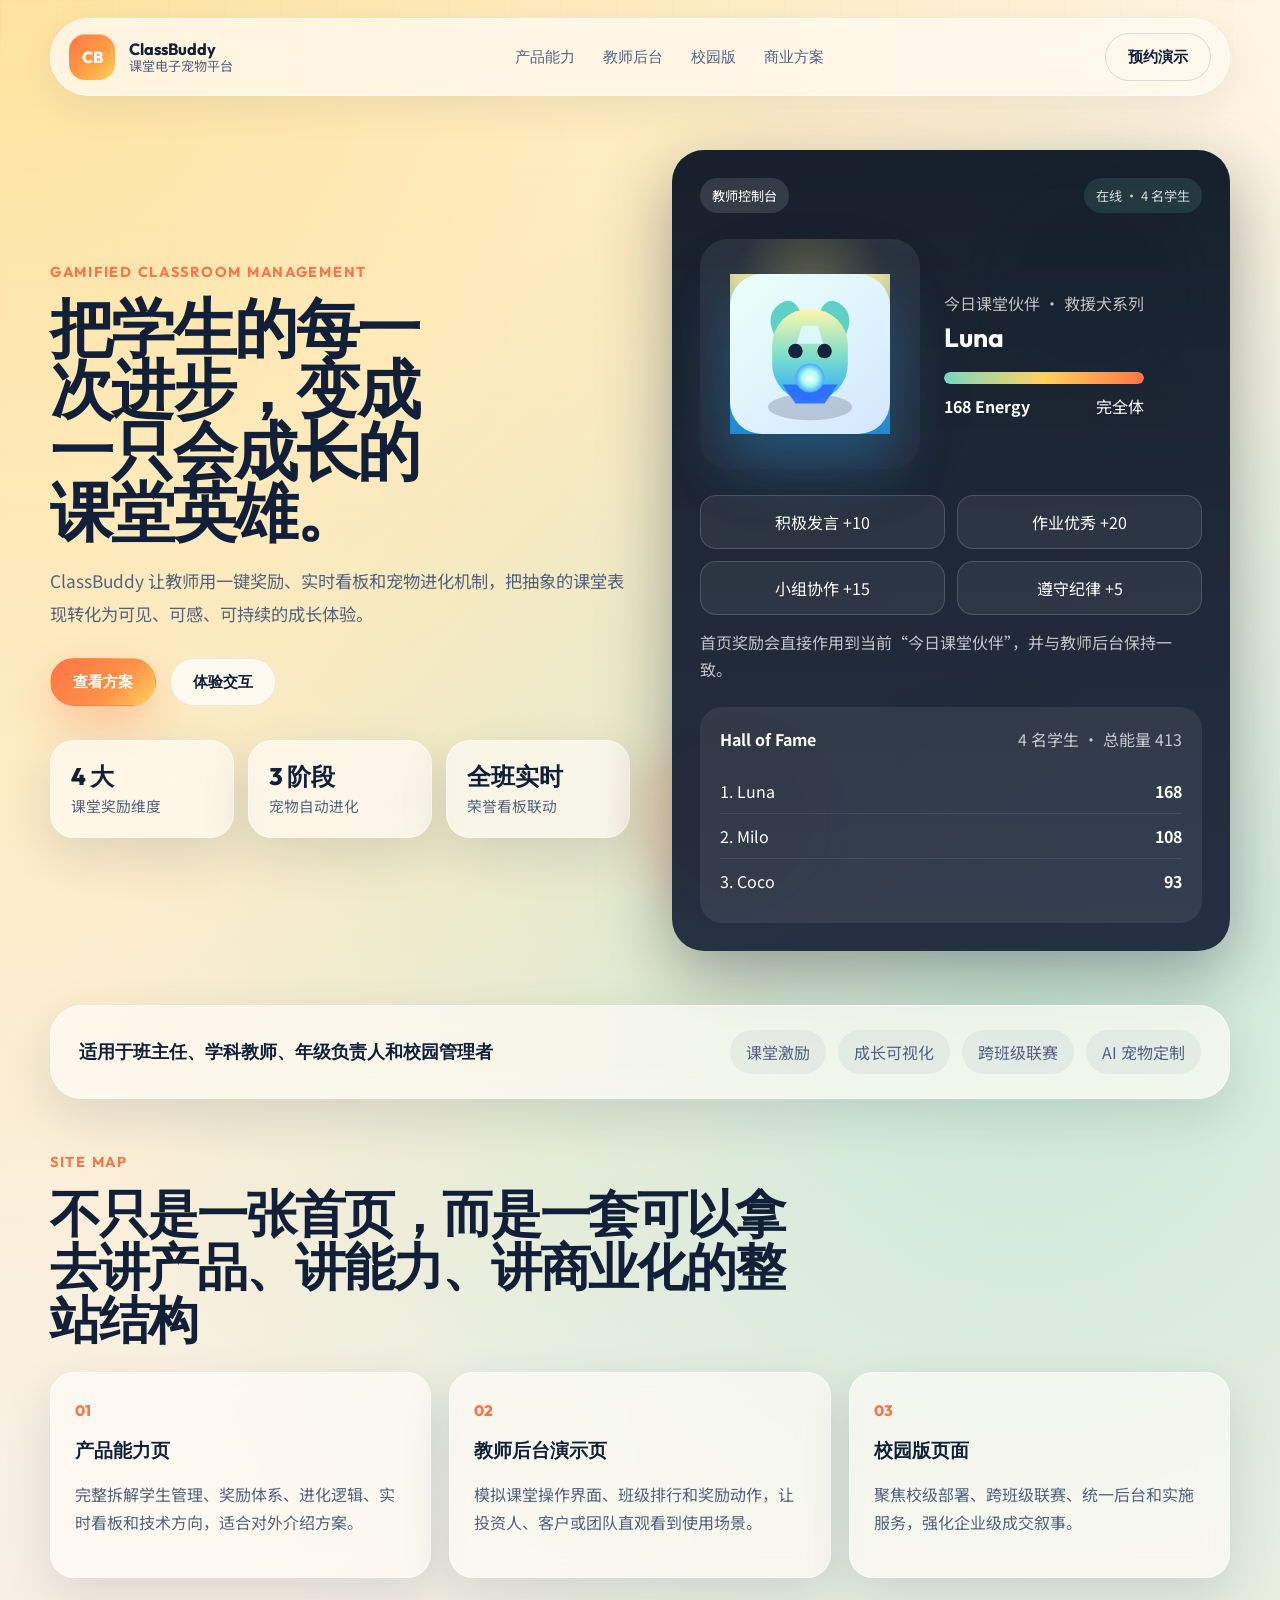
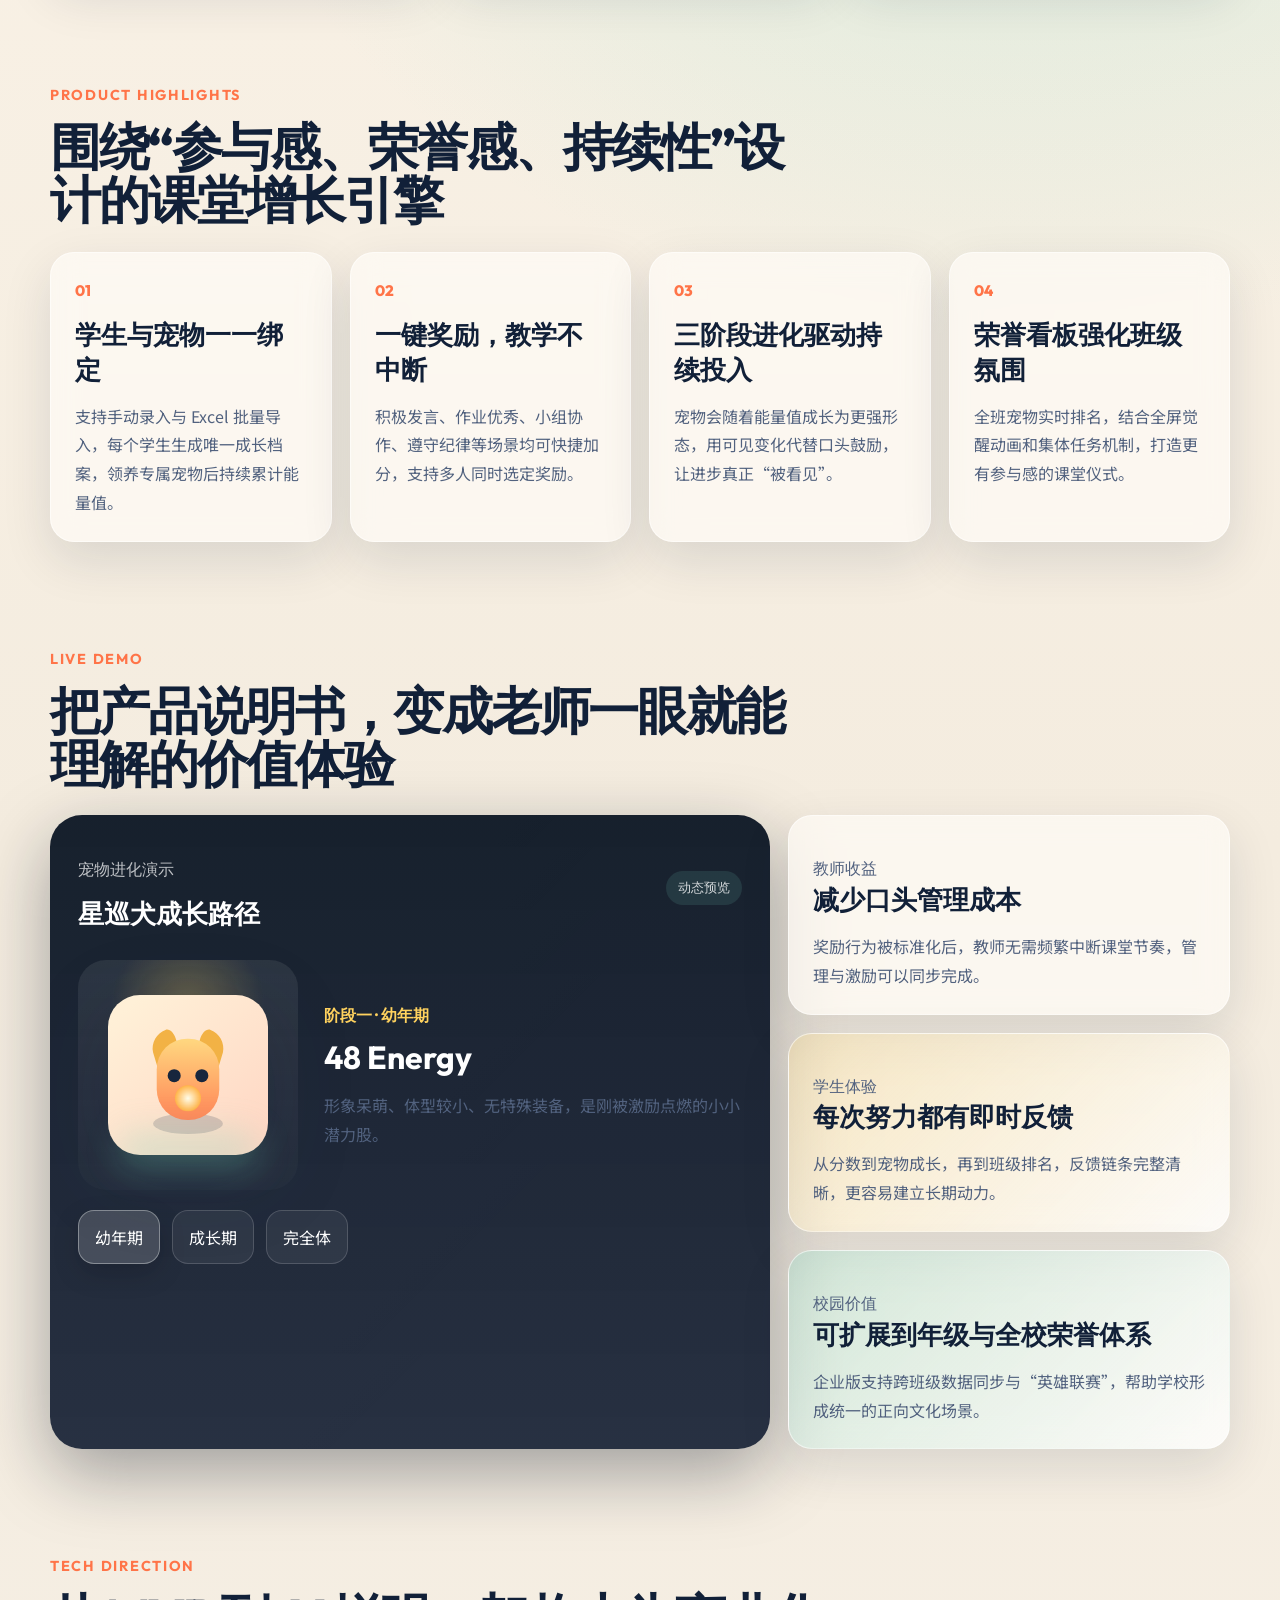
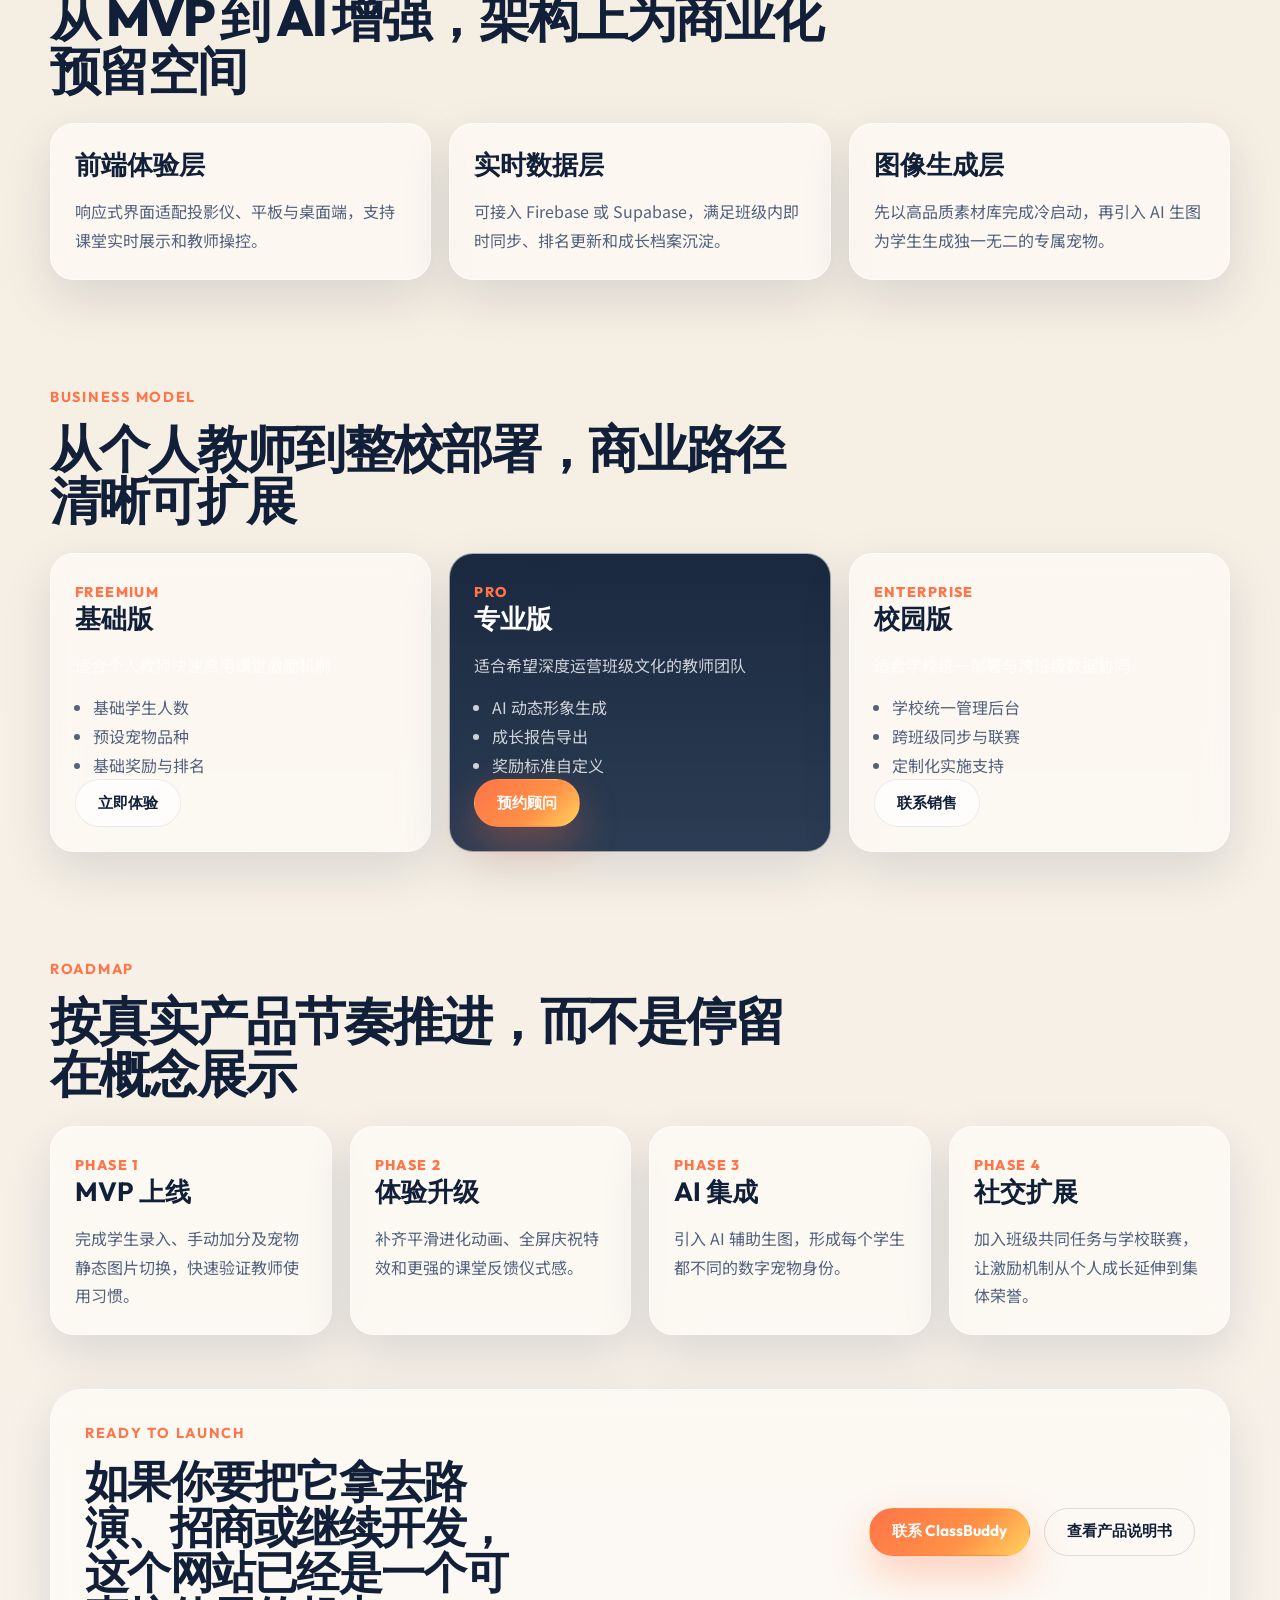
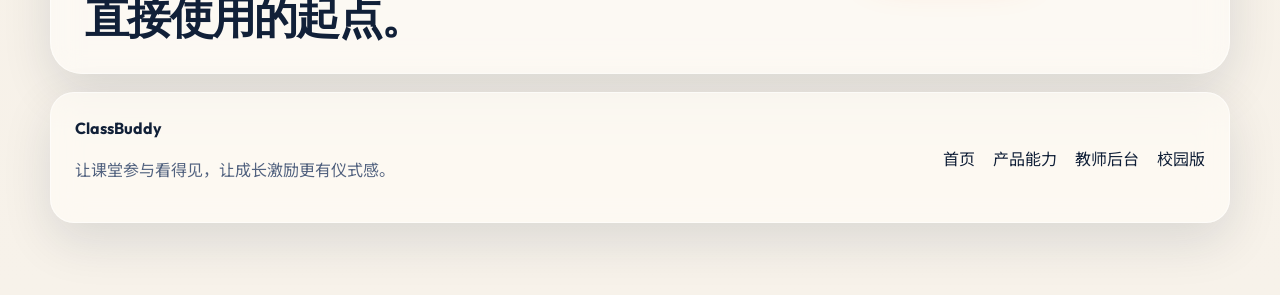
==== commit 8a8796f6: "svg" ====
--- a/index.html
+++ b/index.html
@@ -73,10 +73,8 @@
               </div>
               <div class="pet-panel">
                 <div class="pet-illustration">
-                  <div class="pet pet-stage-2" id="heroPet" data-evolution="2">
-                    <span class="pet-face pet-face-left"></span>
-                    <span class="pet-face pet-face-right"></span>
-                    <span class="pet-core"></span>
+                  <div class="pet pet-asset" id="heroPet" data-evolution="2">
+                    <img class="pet-image" id="heroPetImage" src="assets/pets/rescue-dog-2.svg" alt="课堂宠物形象" />
                   </div>
                 </div>
                 <div class="pet-details">
@@ -91,12 +89,15 @@
                   </div>
                 </div>
               </div>
-              <div class="reward-grid">
-                <button type="button">积极发言 +10</button>
-                <button type="button">作业优秀 +20</button>
-                <button type="button">小组协作 +15</button>
-                <button type="button">遵守纪律 +5</button>
-              </div>
+              <div class="reward-grid reward-grid-home">
+                <button type="button" data-home-reward-points="10" data-home-reward-label="积极发言">积极发言 +10</button>
+                <button type="button" data-home-reward-points="20" data-home-reward-label="作业优秀">作业优秀 +20</button>
+                <button type="button" data-home-reward-points="15" data-home-reward-label="小组协作">小组协作 +15</button>
+                <button type="button" data-home-reward-points="5" data-home-reward-label="遵守纪律">遵守纪律 +5</button>
+              </div>
+              <p class="reward-feedback home-reward-feedback" id="homeRewardFeedback">
+                首页奖励会直接作用到当前“今日课堂伙伴”，并与教师后台保持一致。
+              </p>
               <div class="hall-card">
                 <div class="hall-head">
                   <strong>Hall of Fame</strong>
@@ -199,10 +200,8 @@
               </div>
               <div class="evolution-stage">
                 <div class="pet-stage-screen">
-                  <div class="pet" id="demoPet">
-                    <span class="pet-face pet-face-left"></span>
-                    <span class="pet-face pet-face-right"></span>
-                    <span class="pet-core"></span>
+                  <div class="pet pet-asset" id="demoPet">
+                    <img class="pet-image" id="demoPetImage" src="assets/pets/rescue-dog-1.svg" alt="宠物进化演示" />
                   </div>
                   <div class="stage-glow"></div>
                 </div>
--- a/styles.css
+++ b/styles.css
@@ -23,6 +23,10 @@
   box-sizing: border-box;
 }
 
+[hidden] {
+  display: none !important;
+}
+
 html {
   scroll-behavior: smooth;
 }
@@ -187,6 +191,24 @@
   border-color: rgba(17, 32, 56, 0.14);
 }
 
+.auth-actions {
+  display: inline-flex;
+  align-items: center;
+  gap: 10px;
+}
+
+.auth-badge {
+  display: inline-flex;
+  align-items: center;
+  min-height: 40px;
+  padding: 0 14px;
+  border-radius: 999px;
+  color: var(--muted);
+  background: rgba(17, 32, 56, 0.05);
+  font-family: "Outfit", sans-serif;
+  font-weight: 700;
+}
+
 .section {
   padding: 54px 0;
 }
@@ -391,6 +413,29 @@
     0 26px 45px rgba(255, 116, 72, 0.35);
   transform-origin: center bottom;
   animation: float 4.2s ease-in-out infinite;
+}
+
+.pet.pet-asset {
+  width: 160px;
+  height: 160px;
+  border-radius: 0;
+  background: none;
+  box-shadow: none;
+}
+
+.pet.pet-asset::before,
+.pet.pet-asset::after,
+.pet.pet-asset .pet-face,
+.pet.pet-asset .pet-core {
+  display: none;
+}
+
+.pet-image {
+  display: block;
+  width: 100%;
+  height: 100%;
+  object-fit: contain;
+  filter: drop-shadow(0 20px 40px rgba(17, 32, 56, 0.18));
 }
 
 .pet::before,
@@ -697,6 +742,65 @@
   min-height: 44vh;
 }
 
+.teacher-console-page {
+  min-height: 70vh;
+}
+
+.login-shell {
+  display: grid;
+  place-items: center;
+  min-height: calc(100vh - 180px);
+}
+
+.login-card {
+  width: min(560px, 100%);
+  padding: 34px;
+  border-radius: 28px;
+  border: 1px solid rgba(255, 255, 255, 0.56);
+  background:
+    linear-gradient(180deg, rgba(13, 23, 37, 0.96), rgba(21, 32, 52, 0.92)),
+    linear-gradient(135deg, rgba(255, 255, 255, 0.08), transparent);
+  color: var(--white);
+  box-shadow: 0 24px 70px rgba(11, 19, 35, 0.36);
+}
+
+.login-card h1 {
+  margin: 0;
+  font-family: "Outfit", sans-serif;
+  font-size: clamp(2.2rem, 4vw, 3.6rem);
+  line-height: 1;
+  letter-spacing: -0.04em;
+}
+
+.login-card .lead,
+.login-feedback {
+  color: rgba(255, 255, 255, 0.76);
+}
+
+.login-form {
+  display: grid;
+  gap: 12px;
+  margin-top: 24px;
+}
+
+.login-form input {
+  min-height: 52px;
+  padding: 0 16px;
+  border-radius: 16px;
+  border: 1px solid rgba(255, 255, 255, 0.14);
+  background: rgba(255, 255, 255, 0.08);
+  color: var(--white);
+  font: inherit;
+}
+
+.login-form input::placeholder {
+  color: rgba(255, 255, 255, 0.5);
+}
+
+.login-feedback {
+  margin: 14px 0 0;
+}
+
 .page-copy h1 {
   margin: 0;
   font-family: "Outfit", sans-serif;
@@ -865,6 +969,57 @@
   line-height: 1.7;
 }
 
+.home-reward-feedback {
+  margin-bottom: 0;
+  color: rgba(255, 255, 255, 0.72);
+}
+
+.import-panel {
+  display: grid;
+  grid-template-columns: 0.85fr 1.15fr;
+  gap: 14px;
+  margin-top: 18px;
+  padding: 18px;
+  border-radius: 20px;
+  background: rgba(17, 32, 56, 0.05);
+}
+
+.import-copy strong {
+  display: block;
+  font-family: "Outfit", sans-serif;
+  font-size: 1.1rem;
+}
+
+.import-copy p {
+  margin: 10px 0 0;
+  color: var(--muted);
+  line-height: 1.8;
+}
+
+.import-controls {
+  display: grid;
+  gap: 10px;
+}
+
+.import-controls input[type="file"],
+.import-controls textarea {
+  width: 100%;
+  border-radius: 14px;
+  border: 1px solid rgba(17, 32, 56, 0.12);
+  background: rgba(255, 255, 255, 0.82);
+  color: var(--text);
+  font: inherit;
+}
+
+.import-controls input[type="file"] {
+  padding: 12px 14px;
+}
+
+.import-controls textarea {
+  padding: 12px 14px;
+  resize: vertical;
+}
+
 .stat-chip,
 .student-card,
 .rank-list li {
@@ -1002,8 +1157,17 @@
   background: linear-gradient(135deg, #ff7448, #ff9147);
 }
 
+.student-card button.student-profile-trigger {
+  background: rgba(17, 32, 56, 0.06);
+}
+
 .student-pet {
   --pet-size: 88px;
+}
+
+.student-pet.pet-asset {
+  width: 104px;
+  height: 104px;
 }
 
 .console-side {
@@ -1095,6 +1259,112 @@
   align-items: center;
 }
 
+.student-modal {
+  position: fixed;
+  inset: 0;
+  z-index: 120;
+  display: grid;
+  place-items: center;
+  padding: 20px;
+  opacity: 0;
+  visibility: hidden;
+  transition:
+    opacity 180ms ease,
+    visibility 180ms ease;
+}
+
+.student-modal.is-open {
+  opacity: 1;
+  visibility: visible;
+}
+
+.student-modal-backdrop {
+  position: absolute;
+  inset: 0;
+  background: rgba(8, 16, 30, 0.55);
+  backdrop-filter: blur(6px);
+}
+
+.student-modal-dialog {
+  position: relative;
+  z-index: 1;
+  width: min(680px, 100%);
+  padding: 26px;
+  border-radius: 28px;
+  border: 1px solid rgba(255, 255, 255, 0.2);
+  background:
+    linear-gradient(180deg, rgba(13, 23, 37, 0.97), rgba(21, 32, 52, 0.94)),
+    linear-gradient(135deg, rgba(255, 255, 255, 0.08), transparent);
+  color: var(--white);
+  box-shadow: 0 28px 80px rgba(11, 19, 35, 0.42);
+}
+
+.student-modal-close {
+  position: absolute;
+  top: 18px;
+  right: 18px;
+  min-height: 40px;
+  padding: 0 14px;
+  border-radius: 999px;
+  border: 1px solid rgba(255, 255, 255, 0.18);
+  color: var(--white);
+  background: rgba(255, 255, 255, 0.08);
+}
+
+.student-modal-content h3 {
+  margin: 0;
+  font-family: "Outfit", sans-serif;
+  font-size: 2rem;
+}
+
+.student-modal-grid {
+  display: grid;
+  grid-template-columns: 220px 1fr;
+  gap: 22px;
+  margin-top: 20px;
+  align-items: start;
+}
+
+.student-modal-stage {
+  padding: 18px;
+  border-radius: 24px;
+  background: rgba(255, 255, 255, 0.06);
+  text-align: center;
+}
+
+.student-modal-stage .student-pet {
+  margin: 0 auto;
+  --pet-size: 110px;
+}
+
+.student-modal-stage .student-pet.pet-asset {
+  width: 132px;
+  height: 132px;
+}
+
+.student-modal-meta {
+  display: grid;
+  gap: 14px;
+}
+
+.student-modal-meta p,
+.student-modal-metrics li,
+.student-modal-log li {
+  color: rgba(255, 255, 255, 0.76);
+  line-height: 1.8;
+}
+
+.student-modal-metrics,
+.student-modal-log {
+  margin: 0;
+  padding-left: 18px;
+}
+
+.student-modal-log {
+  display: grid;
+  gap: 8px;
+}
+
 .feature-card p,
 .arch-card p,
 .price-card ul,
@@ -1301,7 +1571,8 @@
   .architecture-grid,
   .split-section,
   .console-layout,
-  .page-hero {
+  .page-hero,
+  .import-panel {
     grid-template-columns: 1fr;
   }
 
@@ -1361,6 +1632,10 @@
     flex-direction: column;
   }
 
+  .student-modal-grid {
+    grid-template-columns: 1fr;
+  }
+
   .pet-panel,
   .evolution-stage,
   .trust-strip,
